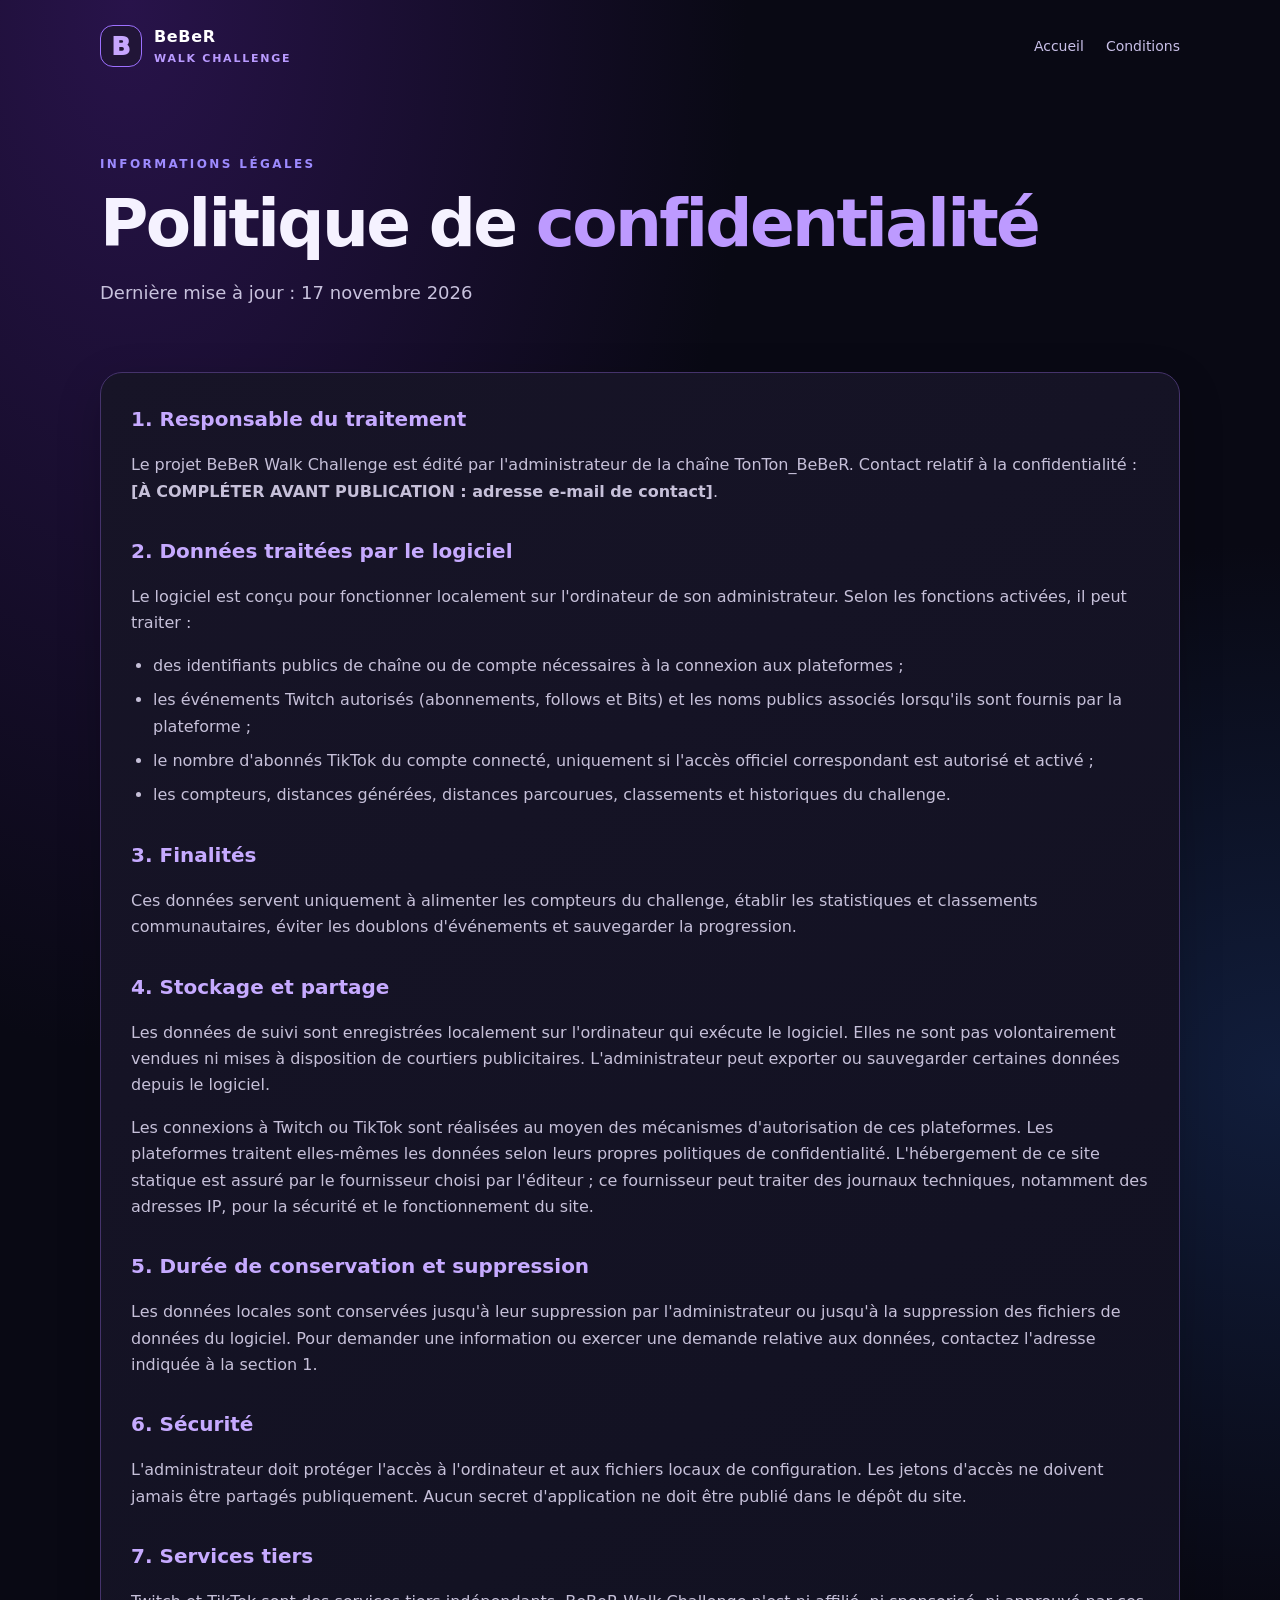
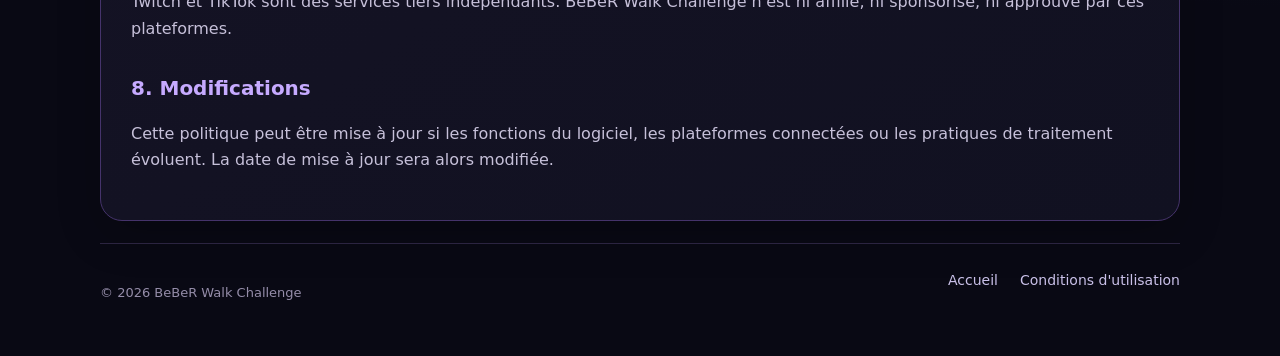
==== privacy.html @ 67cd0cbc "Add files via upload" ====
<!doctype html>
<html lang="fr"><head><meta charset="utf-8"><meta name="viewport" content="width=device-width,initial-scale=1"><title>Politique de confidentialité — BeBeR Walk Challenge</title><link rel="stylesheet" href="style.css"></head>
<body><header class="wrap"><a class="brand" href="index.html"><span class="mark">B</span><span>BeBeR <b>WALK CHALLENGE</b></span></a><nav><a href="index.html">Accueil</a><a href="terms.html">Conditions</a></nav></header>
<main class="wrap"><section class="hero compact"><p class="eyebrow">INFORMATIONS LÉGALES</p><h1>Politique de <em>confidentialité</em></h1><p class="lead">Dernière mise à jour : 17 novembre 2026</p></section>
<article class="panel prose">
<h2>1. Responsable du traitement</h2>
<p>Le projet BeBeR Walk Challenge est édité par l'administrateur de la chaîne TonTon_BeBeR. Contact relatif à la confidentialité : <strong>[À COMPLÉTER AVANT PUBLICATION : adresse e-mail de contact]</strong>.</p>
<h2>2. Données traitées par le logiciel</h2>
<p>Le logiciel est conçu pour fonctionner localement sur l'ordinateur de son administrateur. Selon les fonctions activées, il peut traiter :</p>
<ul><li>des identifiants publics de chaîne ou de compte nécessaires à la connexion aux plateformes ;</li><li>les événements Twitch autorisés (abonnements, follows et Bits) et les noms publics associés lorsqu'ils sont fournis par la plateforme ;</li><li>le nombre d'abonnés TikTok du compte connecté, uniquement si l'accès officiel correspondant est autorisé et activé ;</li><li>les compteurs, distances générées, distances parcourues, classements et historiques du challenge.</li></ul>
<h2>3. Finalités</h2>
<p>Ces données servent uniquement à alimenter les compteurs du challenge, établir les statistiques et classements communautaires, éviter les doublons d'événements et sauvegarder la progression.</p>
<h2>4. Stockage et partage</h2>
<p>Les données de suivi sont enregistrées localement sur l'ordinateur qui exécute le logiciel. Elles ne sont pas volontairement vendues ni mises à disposition de courtiers publicitaires. L'administrateur peut exporter ou sauvegarder certaines données depuis le logiciel.</p>
<p>Les connexions à Twitch ou TikTok sont réalisées au moyen des mécanismes d'autorisation de ces plateformes. Les plateformes traitent elles-mêmes les données selon leurs propres politiques de confidentialité. L'hébergement de ce site statique est assuré par le fournisseur choisi par l'éditeur ; ce fournisseur peut traiter des journaux techniques, notamment des adresses IP, pour la sécurité et le fonctionnement du site.</p>
<h2>5. Durée de conservation et suppression</h2>
<p>Les données locales sont conservées jusqu'à leur suppression par l'administrateur ou jusqu'à la suppression des fichiers de données du logiciel. Pour demander une information ou exercer une demande relative aux données, contactez l'adresse indiquée à la section 1.</p>
<h2>6. Sécurité</h2>
<p>L'administrateur doit protéger l'accès à l'ordinateur et aux fichiers locaux de configuration. Les jetons d'accès ne doivent jamais être partagés publiquement. Aucun secret d'application ne doit être publié dans le dépôt du site.</p>
<h2>7. Services tiers</h2>
<p>Twitch et TikTok sont des services tiers indépendants. BeBeR Walk Challenge n'est ni affilié, ni sponsorisé, ni approuvé par ces plateformes.</p>
<h2>8. Modifications</h2>
<p>Cette politique peut être mise à jour si les fonctions du logiciel, les plateformes connectées ou les pratiques de traitement évoluent. La date de mise à jour sera alors modifiée.</p>
</article></main><footer class="wrap"><p>© 2026 BeBeR Walk Challenge</p><div><a href="index.html">Accueil</a><a href="terms.html">Conditions d'utilisation</a></div></footer></body></html>
---- style.css ----
*{box-sizing:border-box}html{scroll-behavior:smooth}body{margin:0;background:#090914;color:#f5f2ff;font:16px/1.65 system-ui,-apple-system,Segoe UI,sans-serif;background-image:radial-gradient(ellipse at 10% 0%,#28134a 0,transparent 38%),radial-gradient(ellipse at 100% 55%,#111d3b 0,transparent 35%)}a{color:#62d9ff;text-decoration:none}a:hover{text-decoration:underline}.wrap{width:min(1080px,calc(100% - 36px));margin:auto}.brand{display:flex;align-items:center;gap:12px;color:white;font-weight:900;letter-spacing:.04em}.brand b{display:block;color:#b99aff;font-size:11px;letter-spacing:.16em}.mark{display:grid;place-items:center;width:42px;height:42px;border:1px solid #9d70ff;border-radius:13px;background:#211537;color:#c7a6ff;font-size:25px;font-weight:950}header{display:flex;justify-content:space-between;align-items:center;padding:24px 0;gap:20px}nav,footer div{display:flex;gap:22px;flex-wrap:wrap}nav a,footer a{color:#c9c0e8;font-size:14px}.hero{padding:76px 0 48px}.eyebrow{color:#9d8bff;font-size:12px;font-weight:800;letter-spacing:.2em}.hero h1{font-size:clamp(36px,6vw,66px);line-height:1.08;letter-spacing:-.04em;margin:14px 0}.hero h1 em{font-style:normal;color:#bd9aff}.lead{max-width:760px;color:#c8c2dd;font-size:18px}.chips{display:flex;gap:10px;flex-wrap:wrap;margin-top:25px}.chips span{border:1px solid #59417e;background:#171326;border-radius:99px;padding:7px 13px;color:#cdbbff;font-size:13px}.panel{margin:22px 0;padding:30px;border:1px solid #45336b;border-radius:22px;background:linear-gradient(145deg,#171427,#111121);box-shadow:0 14px 45px #0003}.panel h2{margin:0 0 18px;font-size:25px}.grid{display:grid;grid-template-columns:repeat(3,minmax(0,1fr));gap:18px}.grid article{padding:20px;border:1px solid #34294e;border-radius:16px;background:#100f1d}.number{color:#b89aff;font-size:24px}.grid h3{margin:8px 0}.grid p,.note,.prose p,.prose li{color:#c6c0d9}.note{padding:14px 16px;border-left:3px solid #a477ff;background:#1b1530;border-radius:0 10px 10px 0;font-size:14px}.compact{padding:50px 0 25px}.prose h2{margin:30px 0 8px;color:#c6aaff;font-size:20px}.prose h2:first-child{margin-top:0}.prose ul{padding-left:22px}.prose li{margin:8px 0}footer{padding:25px 0 40px;border-top:1px solid #2b2440;display:flex;justify-content:space-between;gap:18px;flex-wrap:wrap;color:#958da9;font-size:13px}@media(max-width:700px){header{align-items:flex-start;flex-direction:column}nav{gap:14px}.hero{padding:48px 0 28px}.panel{padding:22px}.grid{grid-template-columns:1fr}.lead{font-size:16px}footer{flex-direction:column}}
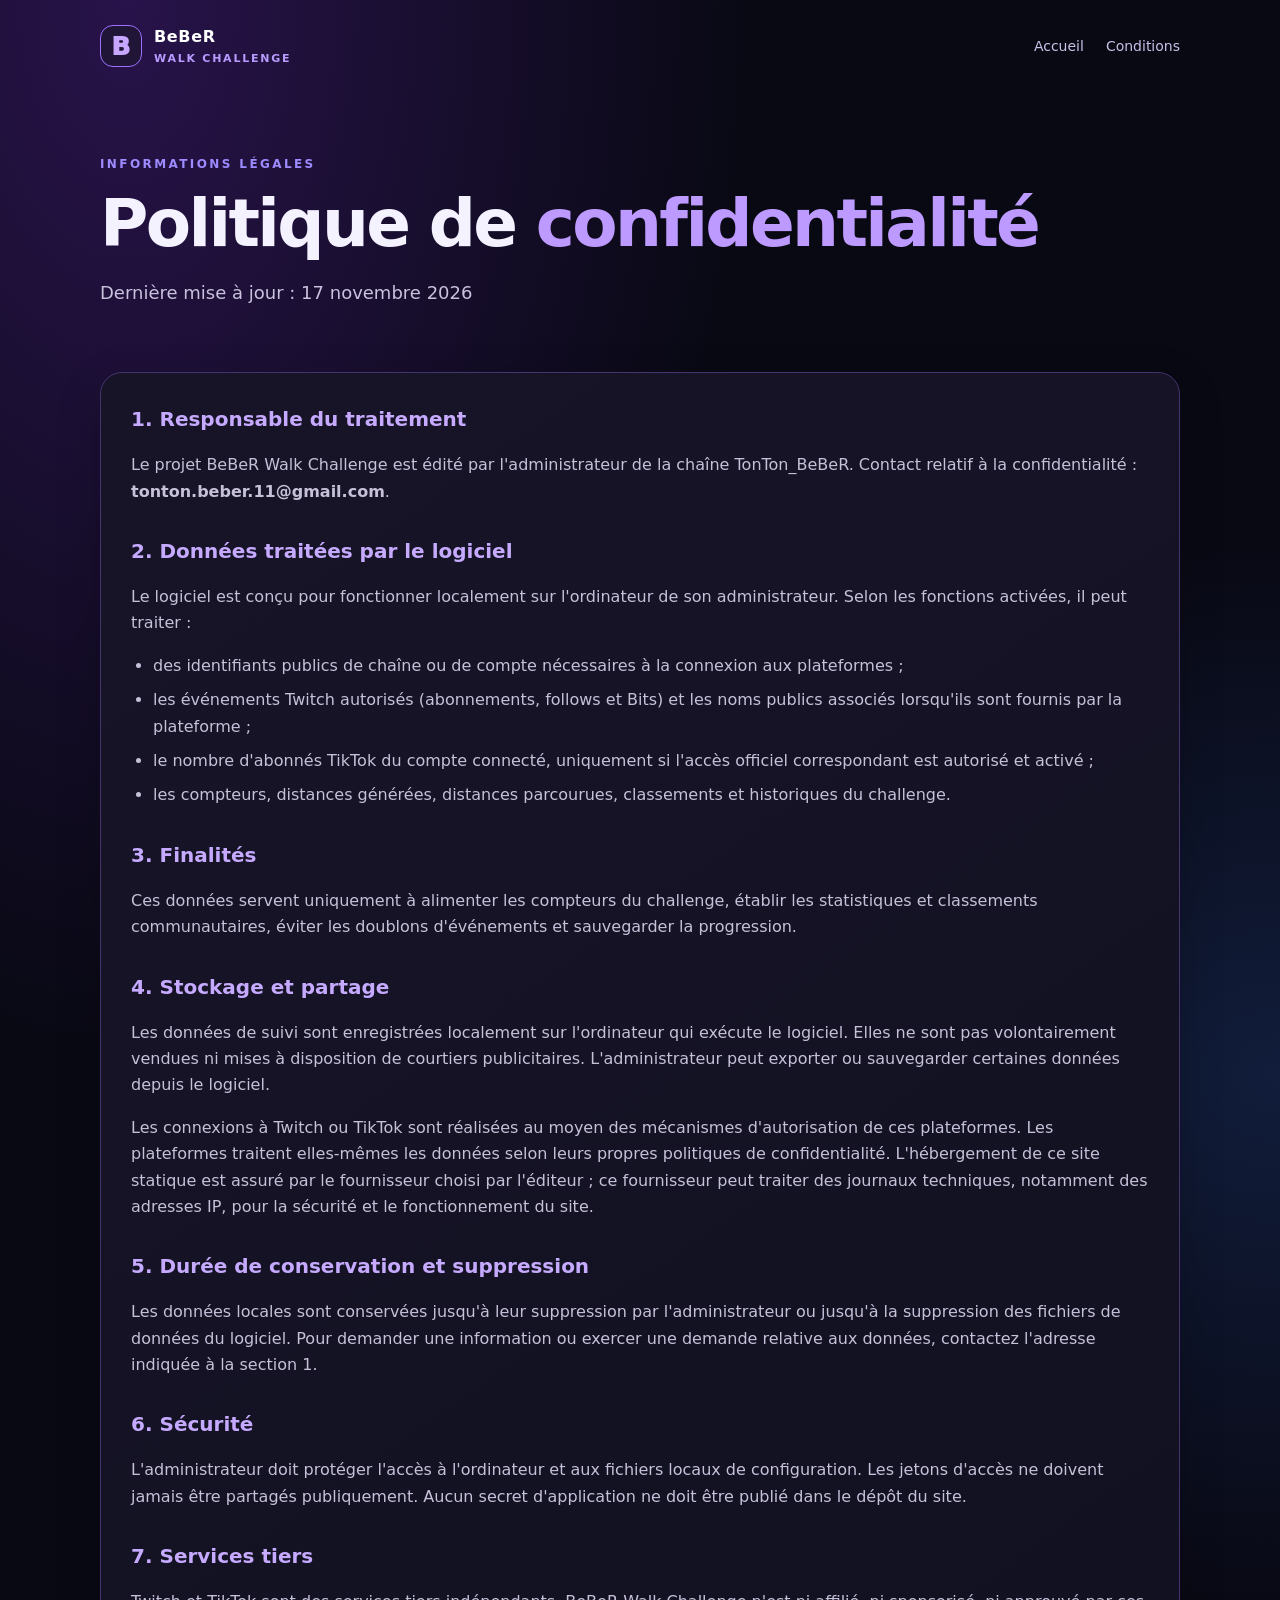
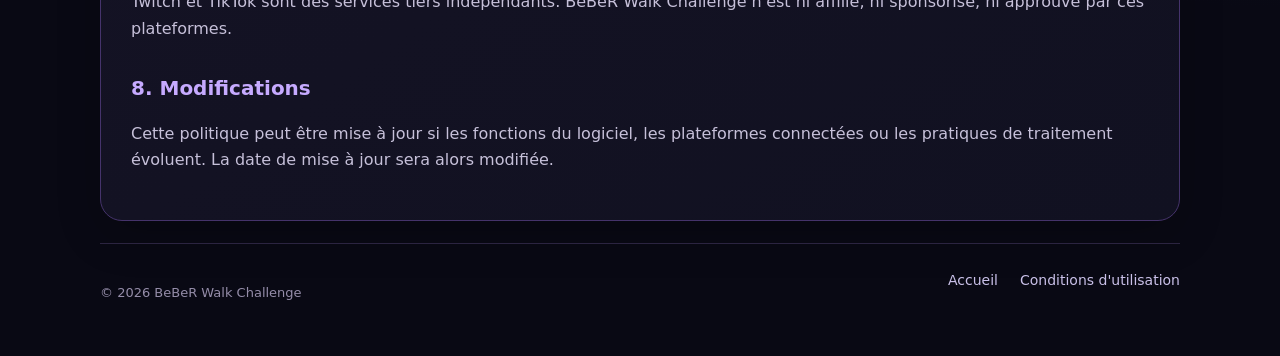
==== commit 890c9c71: "Update privacy.html" ====
--- a/privacy.html
+++ b/privacy.html
@@ -4,7 +4,7 @@
 <main class="wrap"><section class="hero compact"><p class="eyebrow">INFORMATIONS LÉGALES</p><h1>Politique de <em>confidentialité</em></h1><p class="lead">Dernière mise à jour : 17 novembre 2026</p></section>
 <article class="panel prose">
 <h2>1. Responsable du traitement</h2>
-<p>Le projet BeBeR Walk Challenge est édité par l'administrateur de la chaîne TonTon_BeBeR. Contact relatif à la confidentialité : <strong>[À COMPLÉTER AVANT PUBLICATION : adresse e-mail de contact]</strong>.</p>
+<p>Le projet BeBeR Walk Challenge est édité par l'administrateur de la chaîne TonTon_BeBeR. Contact relatif à la confidentialité : <strong>tonton.beber.11@gmail.com</strong>.</p>
 <h2>2. Données traitées par le logiciel</h2>
 <p>Le logiciel est conçu pour fonctionner localement sur l'ordinateur de son administrateur. Selon les fonctions activées, il peut traiter :</p>
 <ul><li>des identifiants publics de chaîne ou de compte nécessaires à la connexion aux plateformes ;</li><li>les événements Twitch autorisés (abonnements, follows et Bits) et les noms publics associés lorsqu'ils sont fournis par la plateforme ;</li><li>le nombre d'abonnés TikTok du compte connecté, uniquement si l'accès officiel correspondant est autorisé et activé ;</li><li>les compteurs, distances générées, distances parcourues, classements et historiques du challenge.</li></ul>
@@ -21,4 +21,4 @@
 <p>Twitch et TikTok sont des services tiers indépendants. BeBeR Walk Challenge n'est ni affilié, ni sponsorisé, ni approuvé par ces plateformes.</p>
 <h2>8. Modifications</h2>
 <p>Cette politique peut être mise à jour si les fonctions du logiciel, les plateformes connectées ou les pratiques de traitement évoluent. La date de mise à jour sera alors modifiée.</p>
-</article></main><footer class="wrap"><p>© 2026 BeBeR Walk Challenge</p><div><a href="index.html">Accueil</a><a href="terms.html">Conditions d'utilisation</a></div></footer></body></html>+</article></main><footer class="wrap"><p>© 2026 BeBeR Walk Challenge</p><div><a href="index.html">Accueil</a><a href="terms.html">Conditions d'utilisation</a></div></footer></body></html>
